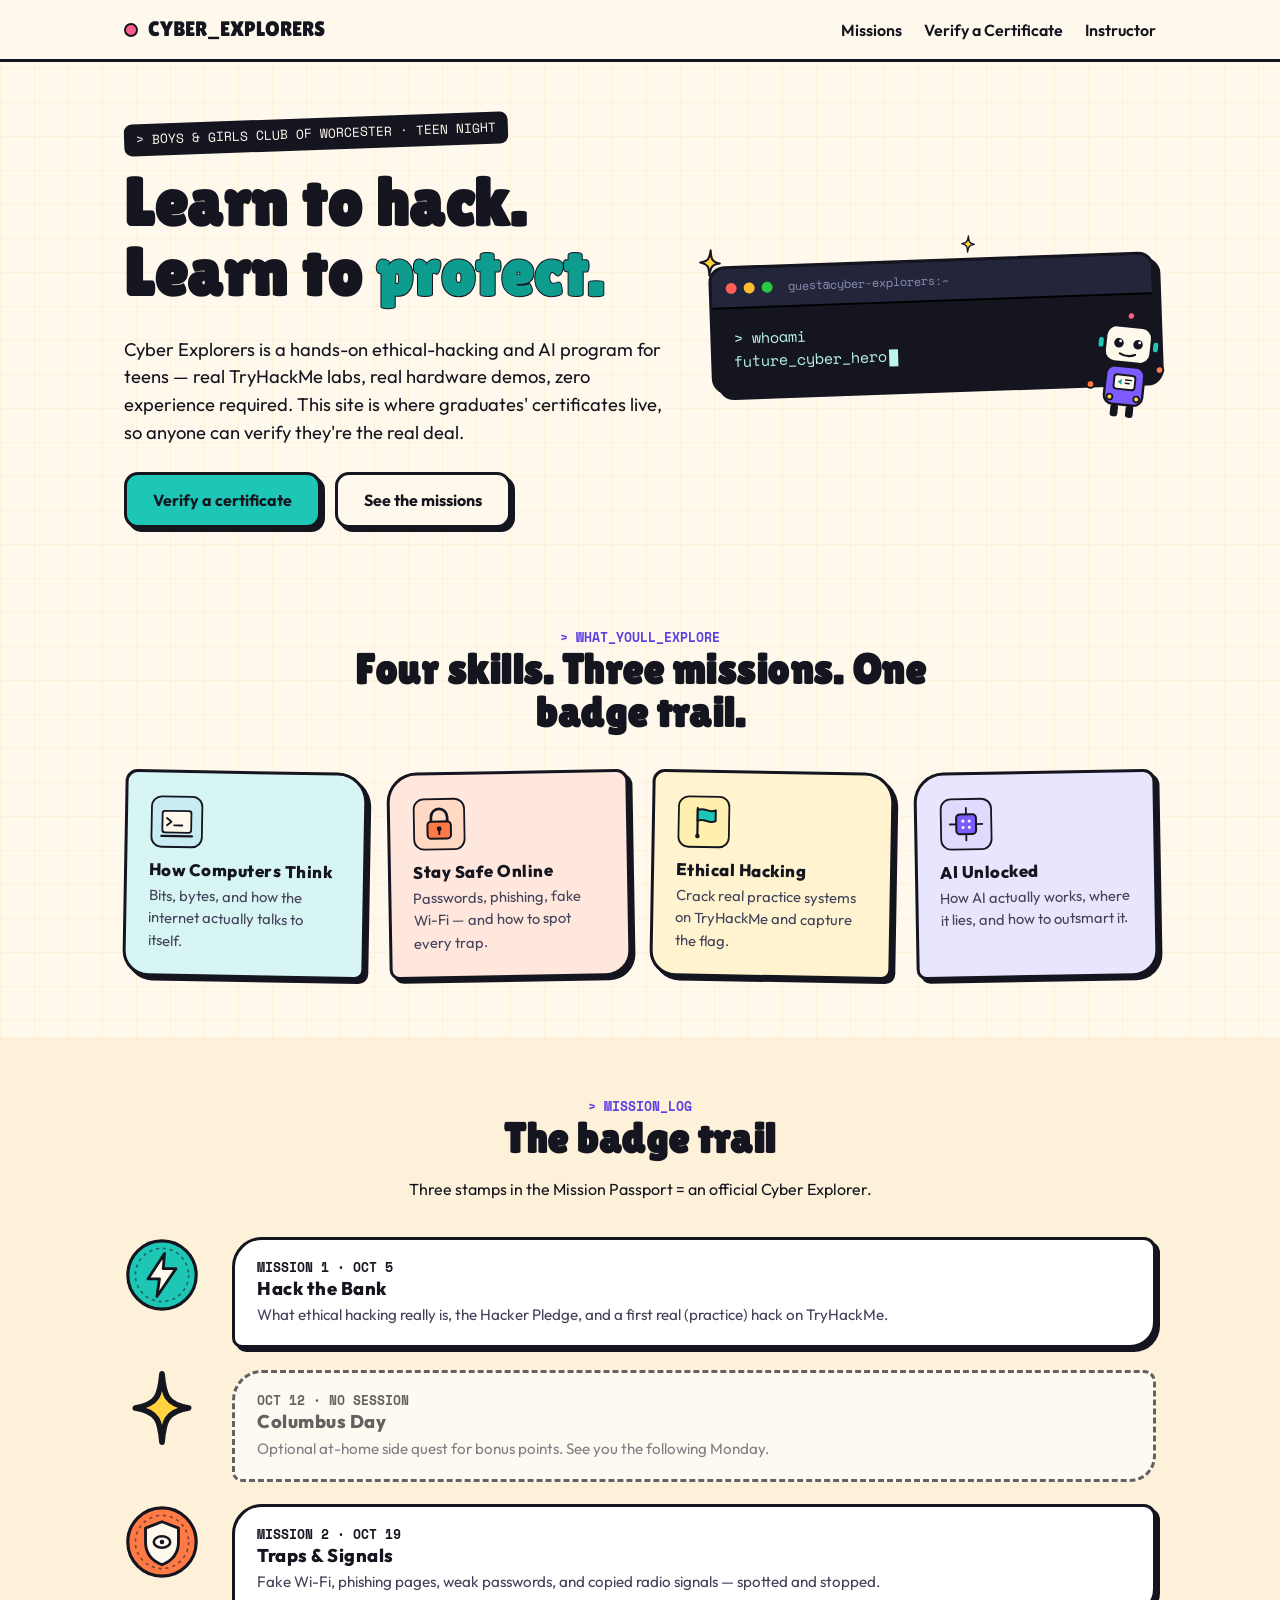
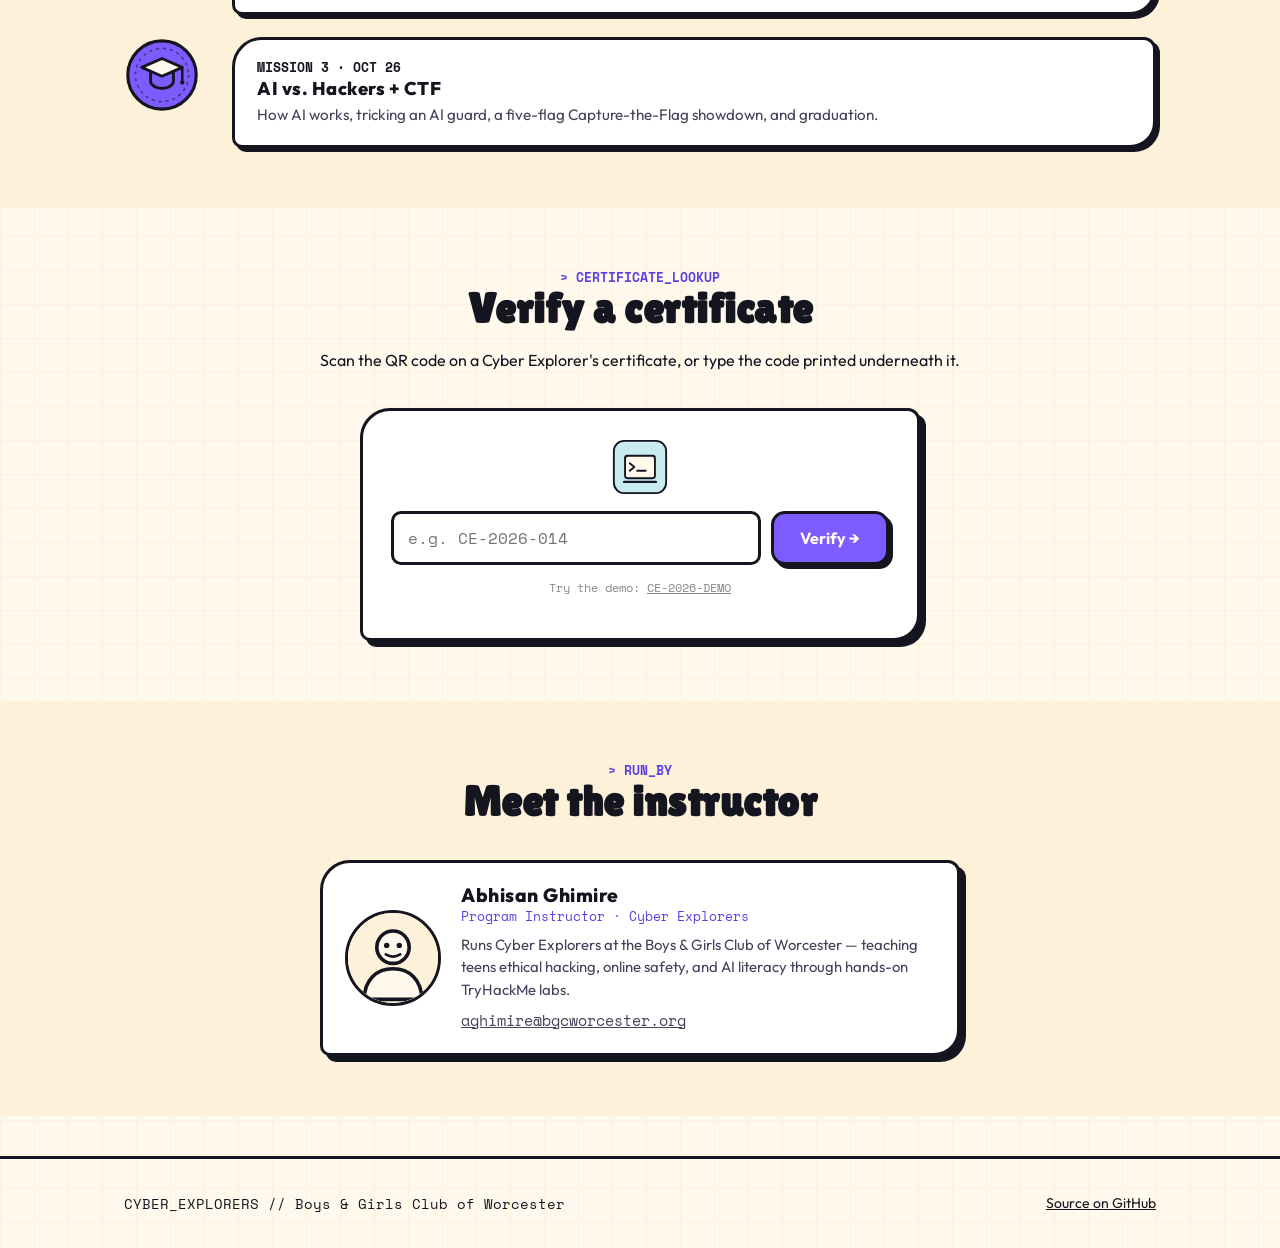
==== index.html @ 0432d6e2 "Initial Cyber Explorers certificate verification site Doodle-themed static site: landing page, QR-dr" ====
<!doctype html>
<html lang="en">
<head>
<meta charset="utf-8">
<meta name="viewport" content="width=device-width, initial-scale=1">
<title>Cyber Explorers — Boys &amp; Girls Club of Worcester</title>
<meta name="description" content="Cyber Explorers is a hands-on ethical-hacking and AI program for teens at the Boys & Girls Club of Worcester. Verify a graduate's certificate here.">
<link rel="icon" type="image/svg+xml" href="assets/img/doodles/favicon.svg">
<link rel="stylesheet" href="assets/css/style.css">
</head>
<body>

<nav class="site-nav">
  <div class="wrap">
    <a class="brand" href="index.html">
      <span class="brand-dot"></span> CYBER_EXPLORERS
    </a>
    <div class="nav-links" id="nav-links">
      <a href="#missions">Missions</a>
      <a href="#verify">Verify a Certificate</a>
      <a href="#team">Instructor</a>
    </div>
  </div>
</nav>

<header class="hero">
  <div class="wrap hero-grid">
    <div>
      <span class="eyebrow">&gt; BOYS &amp; GIRLS CLUB OF WORCESTER · TEEN NIGHT</span>
      <h1>Learn to hack.<br>Learn to <span class="hl-teal">protect.</span></h1>
      <p class="lead">
        Cyber Explorers is a hands-on ethical-hacking and AI program for teens — real
        TryHackMe labs, real hardware demos, zero experience required. This site is where
        graduates' certificates live, so anyone can verify they're the real deal.
      </p>
      <div class="hero-actions">
        <a class="btn btn-teal" href="#verify">Verify a certificate</a>
        <a class="btn btn-ghost" href="#missions">See the missions</a>
      </div>
    </div>
    <div class="hero-art">
      <div class="terminal" style="transform:rotate(-2deg);">
        <div class="terminal-bar">
          <span class="terminal-dot red"></span>
          <span class="terminal-dot yellow"></span>
          <span class="terminal-dot green"></span>
          <span class="terminal-title">guest@cyber-explorers:~</span>
        </div>
        <div class="terminal-body" id="hero-terminal-body"></div>
      </div>
      <img src="assets/img/doodles/mascot-robot.svg" alt="" aria-hidden="true" class="mascot-doodle"
           style="width:96px;position:absolute;right:-18px;bottom:-38px;transform:rotate(6deg);">
      <img src="assets/img/doodles/sparkle.svg" alt="" aria-hidden="true"
           style="width:28px;position:absolute;left:-14px;top:-10px;">
      <img src="assets/img/doodles/sparkle.svg" alt="" aria-hidden="true"
           style="width:18px;position:absolute;right:40%;top:-24px;">
    </div>
  </div>
</header>

<section class="section">
  <div class="wrap">
    <div class="section-head">
      <div class="tag">&gt; WHAT_YOULL_EXPLORE</div>
      <h2>Four skills. Three missions. One badge trail.</h2>
    </div>
    <div class="card-grid cols-4">
      <div class="feature-card tint-teal">
        <img class="icon-box" src="assets/img/doodles/icon-terminal.svg" alt="">
        <h3>How Computers Think</h3>
        <p>Bits, bytes, and how the internet actually talks to itself.</p>
      </div>
      <div class="feature-card tint-orange">
        <img class="icon-box" src="assets/img/doodles/icon-lock.svg" alt="">
        <h3>Stay Safe Online</h3>
        <p>Passwords, phishing, fake Wi-Fi — and how to spot every trap.</p>
      </div>
      <div class="feature-card tint-yellow">
        <img class="icon-box" src="assets/img/doodles/icon-flag.svg" alt="">
        <h3>Ethical Hacking</h3>
        <p>Crack real practice systems on TryHackMe and capture the flag.</p>
      </div>
      <div class="feature-card tint-purple">
        <img class="icon-box" src="assets/img/doodles/icon-chip.svg" alt="">
        <h3>AI Unlocked</h3>
        <p>How AI actually works, where it lies, and how to outsmart it.</p>
      </div>
    </div>
  </div>
</section>

<section class="section" id="missions" style="background:var(--paper-2);">
  <div class="wrap">
    <div class="section-head">
      <div class="tag">&gt; MISSION_LOG</div>
      <h2>The badge trail</h2>
      <p>Three stamps in the Mission Passport = an official Cyber Explorer.</p>
    </div>
    <div class="timeline">
      <div class="timeline-item">
        <img class="timeline-badge" src="assets/img/doodles/badge-first-hack.svg" alt="First Hack badge">
        <div class="timeline-card">
          <div class="date mono">MISSION 1 · OCT 5</div>
          <h3>Hack the Bank</h3>
          <p>What ethical hacking really is, the Hacker Pledge, and a first real (practice) hack on TryHackMe.</p>
        </div>
      </div>
      <div class="timeline-item off">
        <img class="timeline-badge" src="assets/img/doodles/sparkle.svg" alt="">
        <div class="timeline-card">
          <div class="date mono">OCT 12 · NO SESSION</div>
          <h3>Columbus Day</h3>
          <p>Optional at-home side quest for bonus points. See you the following Monday.</p>
        </div>
      </div>
      <div class="timeline-item">
        <img class="timeline-badge" src="assets/img/doodles/badge-trap-spotter.svg" alt="Trap Spotter badge">
        <div class="timeline-card">
          <div class="date mono">MISSION 2 · OCT 19</div>
          <h3>Traps &amp; Signals</h3>
          <p>Fake Wi-Fi, phishing pages, weak passwords, and copied radio signals — spotted and stopped.</p>
        </div>
      </div>
      <div class="timeline-item">
        <img class="timeline-badge" src="assets/img/doodles/badge-cyber-explorer.svg" alt="Cyber Explorer badge">
        <div class="timeline-card">
          <div class="date mono">MISSION 3 · OCT 26</div>
          <h3>AI vs. Hackers + CTF</h3>
          <p>How AI works, tricking an AI guard, a five-flag Capture-the-Flag showdown, and graduation.</p>
        </div>
      </div>
    </div>
  </div>
</section>

<section class="section" id="verify">
  <div class="wrap">
    <div class="section-head">
      <div class="tag">&gt; CERTIFICATE_LOOKUP</div>
      <h2>Verify a certificate</h2>
      <p>Scan the QR code on a Cyber Explorer's certificate, or type the code printed underneath it.</p>
    </div>
    <div class="sticker lookup-box">
      <img src="assets/img/doodles/icon-terminal.svg" alt="" style="width:56px;margin:0 auto;">
      <form id="lookup-form">
        <input type="text" id="lookup-id" placeholder="e.g. CE-2026-014" autocomplete="off" aria-label="Certificate ID">
        <button type="submit" class="btn btn-purple">Verify &rarr;</button>
      </form>
      <p class="mono" style="font-size:.78rem;color:#888;margin-top:14px;">
        Try the demo: <a href="verify.html?id=CE-2026-DEMO">CE-2026-DEMO</a>
      </p>
    </div>
  </div>
</section>

<section class="section" id="team" style="background:var(--paper-2);">
  <div class="wrap">
    <div class="section-head">
      <div class="tag">&gt; RUN_BY</div>
      <h2>Meet the instructor</h2>
    </div>
    <div id="team-list" style="max-width:640px;margin:0 auto;display:grid;gap:18px;"></div>
  </div>
</section>

<footer class="site-footer">
  <div class="wrap">
    <div class="mono">CYBER_EXPLORERS // Boys &amp; Girls Club of Worcester</div>
    <div>
      <a href="https://github.com/" target="_blank" rel="noopener">Source on GitHub</a>
    </div>
  </div>
</footer>

<script src="assets/js/main.js"></script>
</body>
</html>
---- assets/css/style.css ----
/* ==========================================================================
   Cyber Explorers — design system
   Doodle / zine / sticker aesthetic: flat color, thick ink outlines,
   hard offset shadows, slight rotations, graph-paper backdrop.
   No soft gradients, no glassmorphism, no icon-in-a-circle grids.
   ========================================================================== */

@import url('https://fonts.googleapis.com/css2?family=Lilita+One&family=Space+Mono:wght@400;700&family=Outfit:wght@400;500;600;700;800&display=swap');

:root{
  --ink:        #14151f;
  --paper:      #fff8ec;
  --paper-2:    #fdf1da;
  --white:      #ffffff;
  --teal:       #1ec6b6;
  --teal-dark:  #0e9c8f;
  --orange:     #ff7a45;
  --orange-dark:#e35d28;
  --purple:     #7c5cff;
  --purple-dark:#5b3fe0;
  --yellow:     #ffd23f;
  --pink:       #ff5c8a;
  --grey-lock:  #c9c4b8;

  --radius-blob: 30px 12px 26px 10px;
  --radius-blob-2: 12px 30px 10px 26px;
  --shadow-hard: 6px 6px 0 var(--ink);
  --shadow-hard-sm: 4px 4px 0 var(--ink);
  --shadow-hard-lg: 9px 9px 0 var(--ink);

  --font-display: 'Lilita One', system-ui, sans-serif;
  --font-mono: 'Space Mono', ui-monospace, monospace;
  --font-body: 'Outfit', system-ui, sans-serif;
}

*, *::before, *::after{ box-sizing: border-box; }

html{ scroll-behavior: smooth; }

body{
  margin:0;
  font-family: var(--font-body);
  color: var(--ink);
  background-color: var(--paper);
  background-image:
    linear-gradient(var(--paper-2) 1px, transparent 1px),
    linear-gradient(90deg, var(--paper-2) 1px, transparent 1px);
  background-size: 34px 34px;
  line-height: 1.5;
  overflow-x: hidden;
}

img{ max-width: 100%; display:block; }
a{ color: inherit; }

h1, h2, h3{
  font-family: var(--font-display);
  line-height: 1.05;
  letter-spacing: 0.5px;
  margin: 0 0 .4em;
}

.mono{ font-family: var(--font-mono); }

.wrap{
  max-width: 1080px;
  margin: 0 auto;
  padding: 0 24px;
}

/* ---------- Buttons ---------- */
.btn{
  display:inline-flex;
  align-items:center;
  gap:8px;
  font-family: var(--font-body);
  font-weight: 700;
  font-size: 1rem;
  padding: 13px 26px;
  border: 3px solid var(--ink);
  border-radius: 14px;
  background: var(--yellow);
  color: var(--ink);
  box-shadow: var(--shadow-hard-sm);
  cursor: pointer;
  text-decoration: none;
  transition: transform .12s ease, box-shadow .12s ease;
}
.btn:hover{ transform: translate(-2px,-2px); box-shadow: 6px 6px 0 var(--ink); }
.btn:active{ transform: translate(1px,1px); box-shadow: 2px 2px 0 var(--ink); }
.btn.btn-teal{ background: var(--teal); color: var(--ink); }
.btn.btn-purple{ background: var(--purple); color: #fff; }
.btn.btn-ghost{ background: var(--paper); }
.btn.btn-sm{ padding: 9px 18px; font-size: .9rem; border-width: 2px; box-shadow: 3px 3px 0 var(--ink); }

/* ---------- Nav ---------- */
.site-nav{
  position: sticky; top:0; z-index: 50;
  background: var(--paper);
  border-bottom: 3px solid var(--ink);
}
.site-nav .wrap{
  display:flex; align-items:center; justify-content:space-between;
  padding-top: 14px; padding-bottom: 14px;
}
.brand{
  display:flex; align-items:center; gap:10px;
  font-family: var(--font-display);
  font-size: 1.3rem;
  text-decoration:none;
  color: var(--ink);
}
.brand .brand-dot{
  width: 14px; height: 14px; border-radius: 50%;
  background: var(--pink); border: 2px solid var(--ink);
  display:inline-block;
}
.nav-links{ display:flex; gap: 22px; align-items:center; font-weight:600; }
.nav-links a{ text-decoration:none; position:relative; }
.nav-links a:hover{ color: var(--orange-dark); }

/* ---------- Sticker card (base for boxes) ---------- */
.sticker{
  background: var(--white);
  border: 3px solid var(--ink);
  border-radius: var(--radius-blob);
  box-shadow: var(--shadow-hard);
}

/* ---------- Terminal chrome ---------- */
.terminal{
  background: var(--ink);
  color: #baf7e6;
  border: 3px solid var(--ink);
  border-radius: 16px;
  box-shadow: var(--shadow-hard);
  font-family: var(--font-mono);
  overflow: hidden;
}
.terminal-bar{
  display:flex; gap:7px; align-items:center;
  padding: 10px 14px;
  background: #23253a;
  border-bottom: 2px solid #000;
}
.terminal-dot{ width:11px; height:11px; border-radius:50%; }
.terminal-dot.red{ background:#ff5f57; }
.terminal-dot.yellow{ background:#ffbd2e; }
.terminal-dot.green{ background:#28c840; }
.terminal-title{ margin-left: 8px; font-size: .75rem; color:#8b8fb3; }
.terminal-body{ padding: 18px 20px; font-size: .95rem; white-space: pre-wrap; min-height: 40px; }
.terminal-body .cursor{ display:inline-block; width:9px; height:1.1em; background:#baf7e6; vertical-align: text-bottom; animation: blink 1s steps(1) infinite; margin-left: 2px;}
@keyframes blink{ 50%{ opacity: 0; } }

/* ---------- Hero ---------- */
.hero{ padding: 56px 0 40px; position: relative; }
.hero-grid{
  display:grid; grid-template-columns: 1.1fr .9fr; gap: 40px; align-items:center;
}
.eyebrow{
  display:inline-block;
  font-family: var(--font-mono);
  font-size: .82rem;
  background: var(--ink); color: var(--paper);
  padding: 6px 12px; border-radius: 8px;
  transform: rotate(-2deg);
  margin-bottom: 18px;
}
.hero h1{
  font-size: clamp(2.4rem, 6vw, 4.2rem);
}
.hero h1 .hl-teal{ color: var(--teal-dark); -webkit-text-stroke: 1px var(--ink); }
.hero h1 .hl-orange{ color: var(--orange-dark); -webkit-text-stroke: 1px var(--ink); }
.hero p.lead{ font-size: 1.15rem; max-width: 46ch; margin-bottom: 26px; }
.hero-actions{ display:flex; gap: 14px; flex-wrap: wrap; }
.hero-art{ position:relative; }
.hero-art img{ transform: rotate(3deg); }

.doodle-float{ position:absolute; opacity:.9; }

/* ---------- Section headers ---------- */
.section{ padding: 60px 0; }
.section-head{ text-align:center; max-width: 640px; margin: 0 auto 36px; }
.section-head .tag{
  font-family: var(--font-mono); font-size:.8rem;
  color: var(--purple-dark); font-weight:700;
}
.section-head h2{ font-size: clamp(1.8rem, 4vw, 2.6rem); }
.squiggle{ height: 22px; margin: 6px auto 0; display:block; }

/* ---------- Feature / mission cards ---------- */
.card-grid{
  display:grid; grid-template-columns: repeat(2, 1fr); gap: 22px;
}
@media (min-width: 760px){
  .card-grid.cols-4{ grid-template-columns: repeat(4, 1fr); }
}
.feature-card{
  padding: 22px;
  background: var(--white);
  border: 3px solid var(--ink);
  border-radius: var(--radius-blob-2);
  box-shadow: var(--shadow-hard-sm);
  transition: transform .15s ease, box-shadow .15s ease;
}
.feature-card:nth-child(2n){ border-radius: var(--radius-blob); transform: rotate(-1deg); }
.feature-card:nth-child(2n+1){ transform: rotate(1deg); }
.feature-card:hover{ transform: translateY(-4px) rotate(0); box-shadow: var(--shadow-hard); }
.feature-card .icon-box{ width:54px; height:54px; margin-bottom: 12px; }
.feature-card h3{ font-family: var(--font-body); font-weight: 800; font-size: 1.05rem; }
.feature-card p{ margin:0; font-size: .92rem; color:#42425a; }

.tint-teal   { background: color-mix(in srgb, var(--teal) 18%, white); }
.tint-orange { background: color-mix(in srgb, var(--orange) 18%, white); }
.tint-purple { background: color-mix(in srgb, var(--purple) 16%, white); }
.tint-yellow { background: color-mix(in srgb, var(--yellow) 25%, white); }

/* ---------- Mission timeline ---------- */
.timeline{ display:flex; flex-direction:column; gap: 22px; }
.timeline-item{
  display:grid; grid-template-columns: 90px 1fr; gap: 18px; align-items:start;
}
.timeline-badge{ width: 76px; height:76px; }
.timeline-card{
  padding: 18px 22px;
  border: 3px solid var(--ink);
  border-radius: var(--radius-blob);
  box-shadow: var(--shadow-hard-sm);
  background: var(--white);
}
.timeline-card .date{ font-family: var(--font-mono); font-size:.8rem; font-weight:700; }
.timeline-card h3{ font-family: var(--font-body); font-weight:800; margin: 2px 0 6px; font-size: 1.15rem; }
.timeline-card p{ margin:0; font-size: .95rem; color:#42425a; }
.timeline-item.off .timeline-card{ opacity: .65; border-style: dashed; box-shadow: none; }

/* ---------- Team / instructor ---------- */
.team-card{
  display:flex; gap: 20px; align-items:center;
  padding: 22px;
  background: var(--white);
  border: 3px solid var(--ink);
  border-radius: var(--radius-blob);
  box-shadow: var(--shadow-hard);
}
.avatar{
  width: 96px; height: 96px; border-radius: 50%;
  border: 3px solid var(--ink);
  object-fit: cover; background: var(--paper-2);
  flex-shrink:0;
}
.avatar.sm{ width: 56px; height:56px; }
.team-card h3{ font-family: var(--font-body); font-weight:800; font-size: 1.2rem; margin-bottom:2px; }
.team-card .role{ font-family: var(--font-mono); font-size: .8rem; color: var(--purple-dark); }
.team-card p.bio{ margin: 8px 0 0; font-size: .93rem; color:#42425a; }

/* ---------- Verify lookup box ---------- */
.lookup-box{
  padding: 28px;
  max-width: 560px;
  margin: 0 auto;
  text-align:center;
}
.lookup-box form{ display:flex; gap: 10px; margin-top: 16px; flex-wrap: wrap; justify-content:center;}
.lookup-box input[type="text"]{
  font-family: var(--font-mono);
  padding: 12px 14px;
  border: 3px solid var(--ink);
  border-radius: 10px;
  font-size: 1rem;
  flex: 1 1 220px;
  min-width: 0;
}
.lookup-box input[type="text"]:focus{ outline: 3px solid var(--yellow); }

/* ---------- Footer ---------- */
.site-footer{
  border-top: 3px solid var(--ink);
  padding: 34px 0;
  margin-top: 40px;
  font-size: .88rem;
}
.site-footer .wrap{ display:flex; justify-content:space-between; flex-wrap:wrap; gap: 12px; align-items:center; }
.site-footer a{ text-decoration: underline; }

/* ---------- Verify page specific ---------- */
.verify-stage{ min-height: 60vh; display:flex; align-items:center; justify-content:center; padding: 40px 16px; }
.cert-wrap{ max-width: 640px; width:100%; }

.cert-card{
  background: var(--white);
  border: 4px solid var(--ink);
  border-radius: 22px;
  box-shadow: var(--shadow-hard-lg);
  padding: 32px;
  position: relative;
  overflow: hidden;
}
.cert-card::before{
  content:"";
  position:absolute; inset:8px;
  border: 2px dashed var(--ink);
  border-radius: 14px;
  opacity: .35;
  pointer-events:none;
}
.cert-top{ display:flex; justify-content:space-between; align-items:flex-start; gap: 14px; }
.cert-org{ font-family: var(--font-mono); font-size: .78rem; color:#666; }
.cert-id{ font-family: var(--font-mono); font-size:.78rem; background: var(--paper-2); padding: 4px 10px; border-radius: 8px; border: 2px solid var(--ink); }

.status-ribbon{
  display:inline-flex; align-items:center; gap:8px;
  font-family: var(--font-mono); font-weight:700; font-size:.82rem;
  padding: 7px 14px; border-radius: 30px; border: 2.5px solid var(--ink);
  margin: 14px 0 4px;
}
.status-ribbon.graduate{ background: var(--teal); }
.status-ribbon.progress{ background: var(--yellow); }

.cert-person{ display:flex; gap: 20px; align-items:center; margin: 18px 0; }
.cert-photo{
  width: 92px; height: 92px; border-radius: 16px;
  border: 3px solid var(--ink); object-fit: cover;
  background: var(--paper-2);
  transform: rotate(-2deg);
}
.cert-name{ font-family: var(--font-display); font-size: 1.8rem; margin:0; }
.cert-alias{ font-family: var(--font-mono); font-size: .85rem; color: var(--purple-dark); }

.cert-meta{
  display:grid; grid-template-columns: 1fr 1fr; gap: 10px;
  font-size: .88rem; margin: 16px 0 20px;
  font-family: var(--font-mono);
}
.cert-meta div span{ display:block; color:#888; font-size:.72rem; text-transform:uppercase; letter-spacing:.05em; }

.badge-row{ display:flex; gap: 16px; justify-content:center; margin: 22px 0; flex-wrap: wrap; }
.badge-slot{ width: 84px; text-align:center; }
.badge-slot img, .badge-slot svg{ width: 74px; height:74px; }
.badge-slot.locked img, .badge-slot.locked svg{ filter: grayscale(1) opacity(.35); }
.badge-slot .label{ font-size: .68rem; font-family: var(--font-mono); margin-top:4px; font-weight:700; }

.verified-stamp{
  position: absolute;
  top: 26px; right: -18px;
  width: 128px; height:128px;
  transform: rotate(12deg);
}
.verified-stamp.fake{ display:none; }

.instructor-strip{
  display:flex; align-items:center; gap: 12px;
  border-top: 2px dashed var(--ink);
  padding-top: 16px; margin-top: 6px;
  font-size: .85rem;
}
.instructor-strip .sig{ font-family: 'Lilita One', cursive; font-size: 1.1rem; }

.error-card{
  text-align:center; padding: 42px 30px;
}
.error-card .code{ font-family: var(--font-mono); font-size: .85rem; color: var(--pink); margin-bottom: 10px; }
.error-card h2{ font-size: 1.9rem; }

/* ---------- Responsive ---------- */
@media (max-width: 760px){
  .hero-grid{ grid-template-columns: 1fr; }
  .hero-art{ order: -1; max-width: 260px; margin: 0 auto 34px; }
  .hero-art .terminal-body{ padding-bottom: 54px; }
  .hero-art .mascot-doodle{ width: 62px !important; right: -8px !important; bottom: -26px !important; }
  .card-grid{ grid-template-columns: 1fr; }
  .timeline-item{ grid-template-columns: 56px 1fr; }
  .timeline-badge{ width: 50px; height:50px; }
  .team-card{ flex-direction:column; text-align:center; }
  .site-nav .wrap{ flex-direction:column; gap: 10px; }
  .nav-links{ gap: 14px; font-size:.9rem; flex-wrap: wrap; justify-content:center; }
  .cert-person{ flex-direction:column; text-align:center; }
  .cert-meta{ grid-template-columns: 1fr; }
  .verified-stamp{ width: 92px; height:92px; top: 14px; right: -10px; }
}
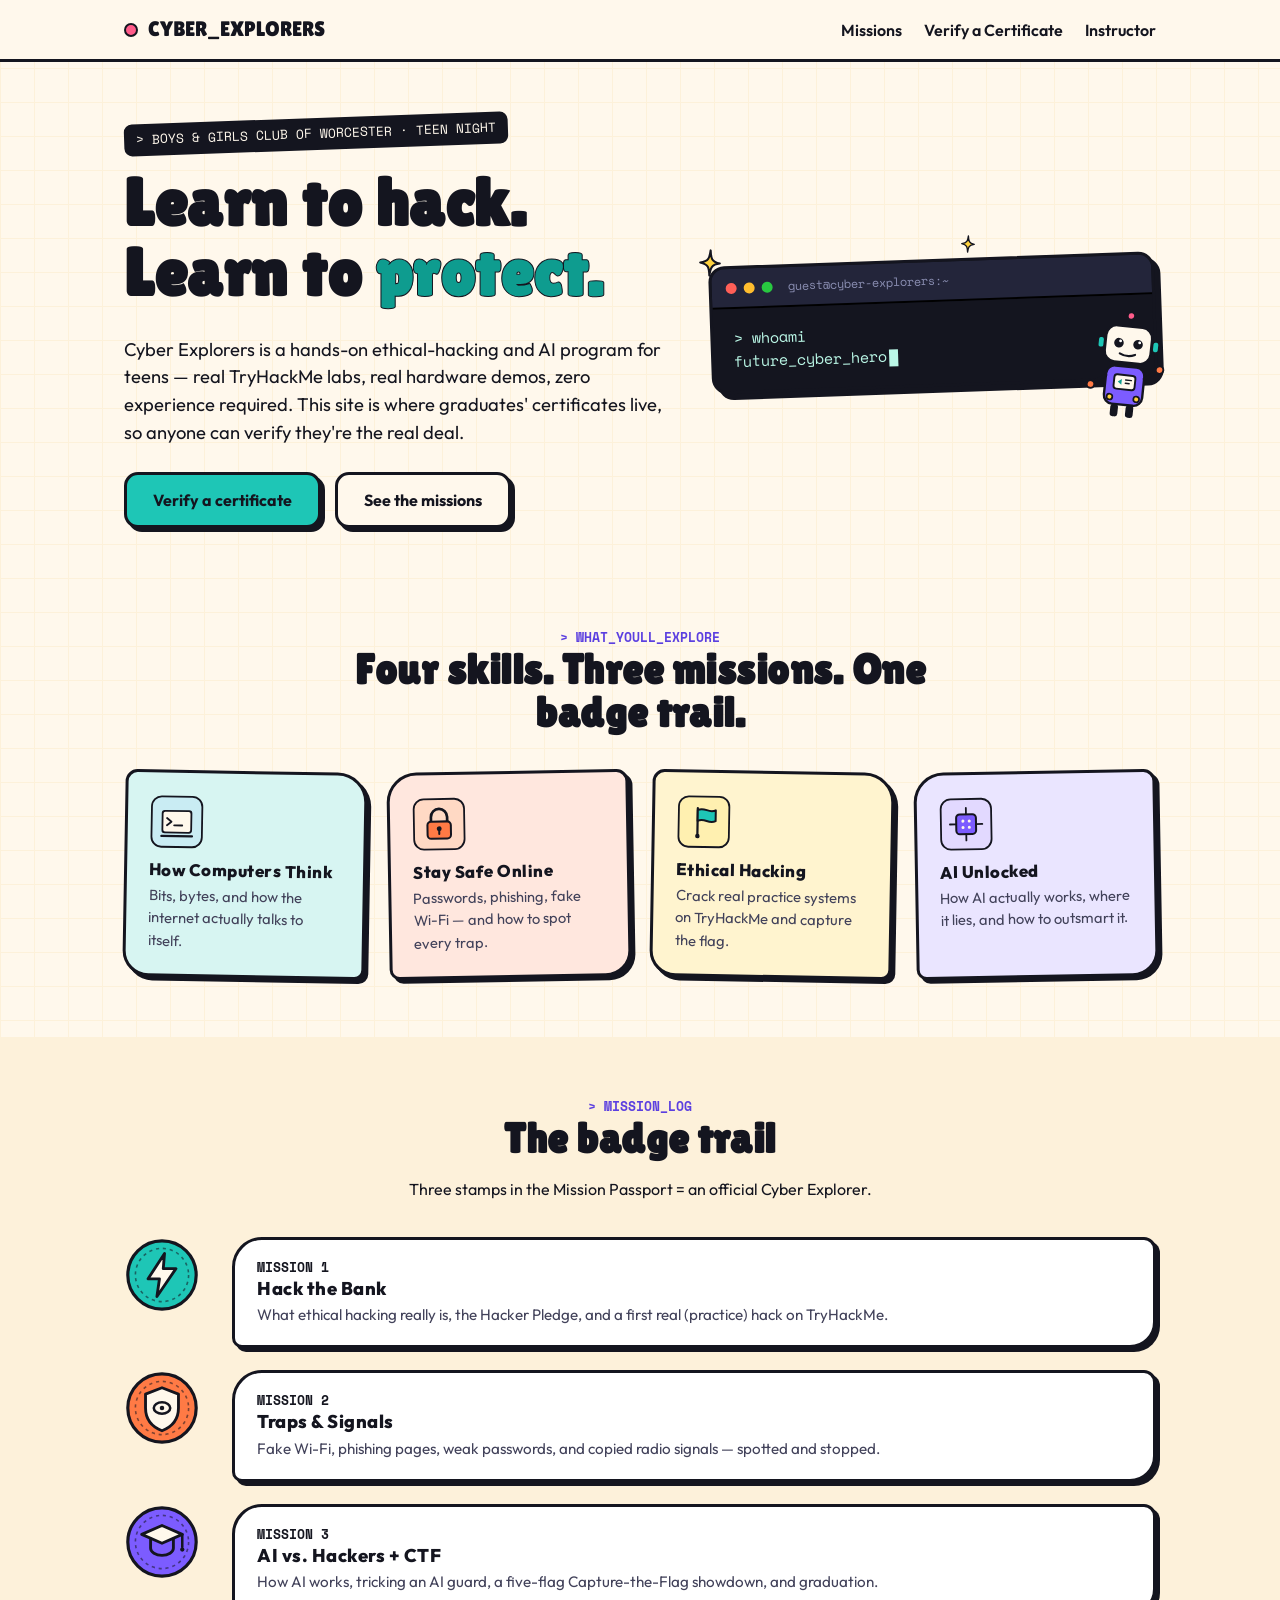
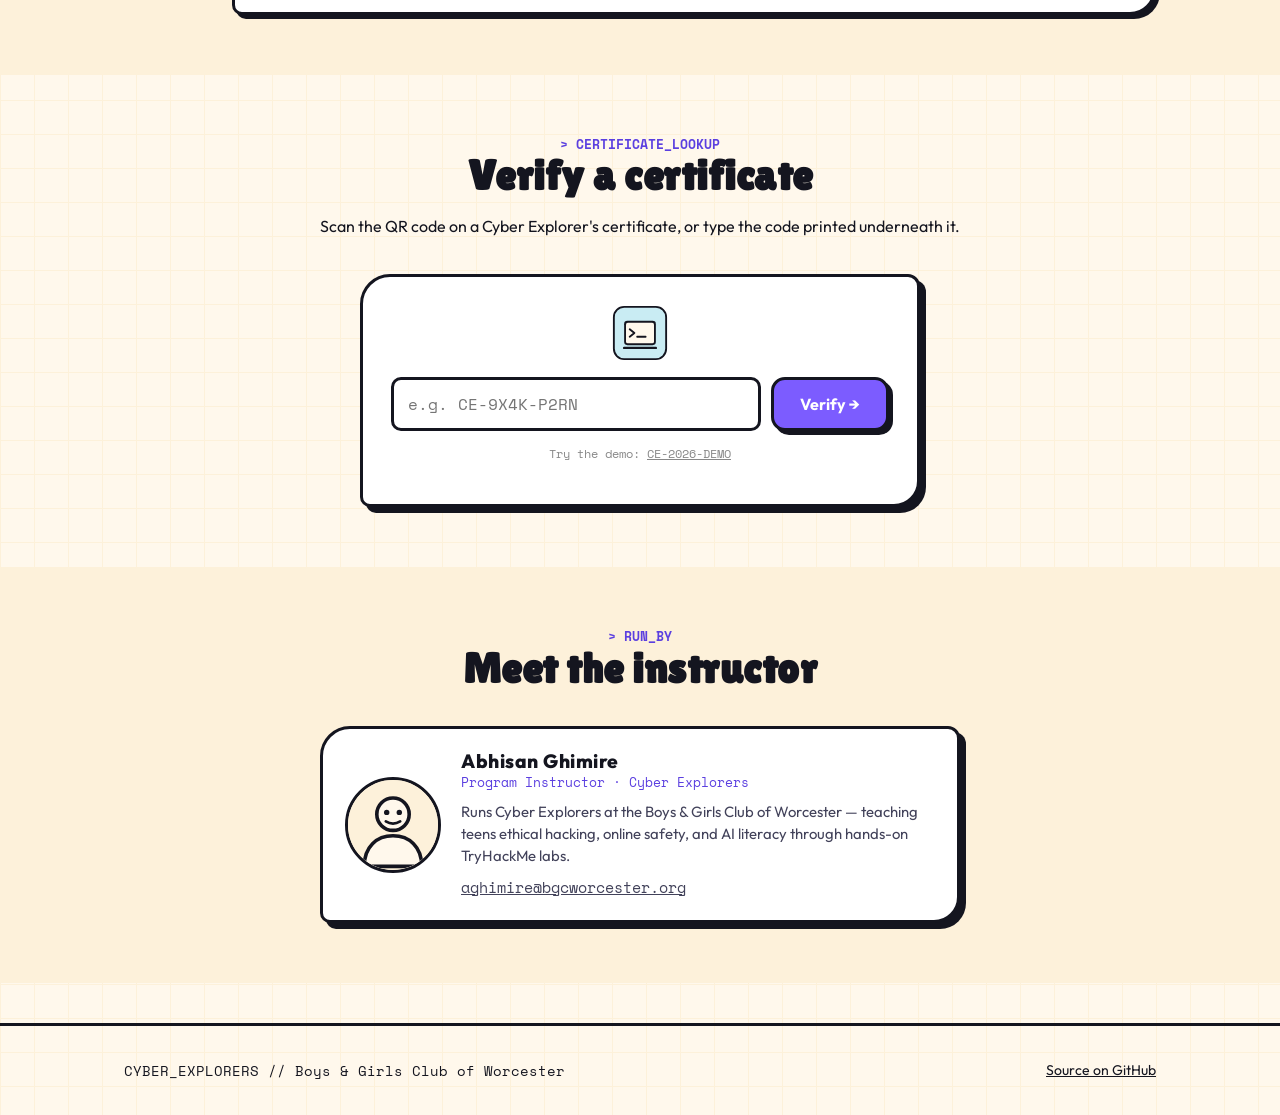
==== commit da1e011e: "Switch to random certificate codes and drop hardcoded session dates - Certificate IDs are now ungues" ====
--- a/index.html
+++ b/index.html
@@ -100,23 +100,15 @@
       <div class="timeline-item">
         <img class="timeline-badge" src="assets/img/doodles/badge-first-hack.svg" alt="First Hack badge">
         <div class="timeline-card">
-          <div class="date mono">MISSION 1 · OCT 5</div>
+          <div class="date mono">MISSION 1</div>
           <h3>Hack the Bank</h3>
           <p>What ethical hacking really is, the Hacker Pledge, and a first real (practice) hack on TryHackMe.</p>
-        </div>
-      </div>
-      <div class="timeline-item off">
-        <img class="timeline-badge" src="assets/img/doodles/sparkle.svg" alt="">
-        <div class="timeline-card">
-          <div class="date mono">OCT 12 · NO SESSION</div>
-          <h3>Columbus Day</h3>
-          <p>Optional at-home side quest for bonus points. See you the following Monday.</p>
         </div>
       </div>
       <div class="timeline-item">
         <img class="timeline-badge" src="assets/img/doodles/badge-trap-spotter.svg" alt="Trap Spotter badge">
         <div class="timeline-card">
-          <div class="date mono">MISSION 2 · OCT 19</div>
+          <div class="date mono">MISSION 2</div>
           <h3>Traps &amp; Signals</h3>
           <p>Fake Wi-Fi, phishing pages, weak passwords, and copied radio signals — spotted and stopped.</p>
         </div>
@@ -124,7 +116,7 @@
       <div class="timeline-item">
         <img class="timeline-badge" src="assets/img/doodles/badge-cyber-explorer.svg" alt="Cyber Explorer badge">
         <div class="timeline-card">
-          <div class="date mono">MISSION 3 · OCT 26</div>
+          <div class="date mono">MISSION 3</div>
           <h3>AI vs. Hackers + CTF</h3>
           <p>How AI works, tricking an AI guard, a five-flag Capture-the-Flag showdown, and graduation.</p>
         </div>
@@ -143,7 +135,7 @@
     <div class="sticker lookup-box">
       <img src="assets/img/doodles/icon-terminal.svg" alt="" style="width:56px;margin:0 auto;">
       <form id="lookup-form">
-        <input type="text" id="lookup-id" placeholder="e.g. CE-2026-014" autocomplete="off" aria-label="Certificate ID">
+        <input type="text" id="lookup-id" placeholder="e.g. CE-9X4K-P2RN" autocomplete="off" aria-label="Certificate ID">
         <button type="submit" class="btn btn-purple">Verify &rarr;</button>
       </form>
       <p class="mono" style="font-size:.78rem;color:#888;margin-top:14px;">
@@ -167,7 +159,7 @@
   <div class="wrap">
     <div class="mono">CYBER_EXPLORERS // Boys &amp; Girls Club of Worcester</div>
     <div>
-      <a href="https://github.com/" target="_blank" rel="noopener">Source on GitHub</a>
+      <a href="https://github.com/abhisanGhimire/cyber-explorers-verify" target="_blank" rel="noopener">Source on GitHub</a>
     </div>
   </div>
 </footer>
--- a/assets/css/style.css
+++ b/assets/css/style.css
@@ -231,7 +231,6 @@
 .timeline-card .date{ font-family: var(--font-mono); font-size:.8rem; font-weight:700; }
 .timeline-card h3{ font-family: var(--font-body); font-weight:800; margin: 2px 0 6px; font-size: 1.15rem; }
 .timeline-card p{ margin:0; font-size: .95rem; color:#42425a; }
-.timeline-item.off .timeline-card{ opacity: .65; border-style: dashed; box-shadow: none; }
 
 /* ---------- Team / instructor ---------- */
 .team-card{
